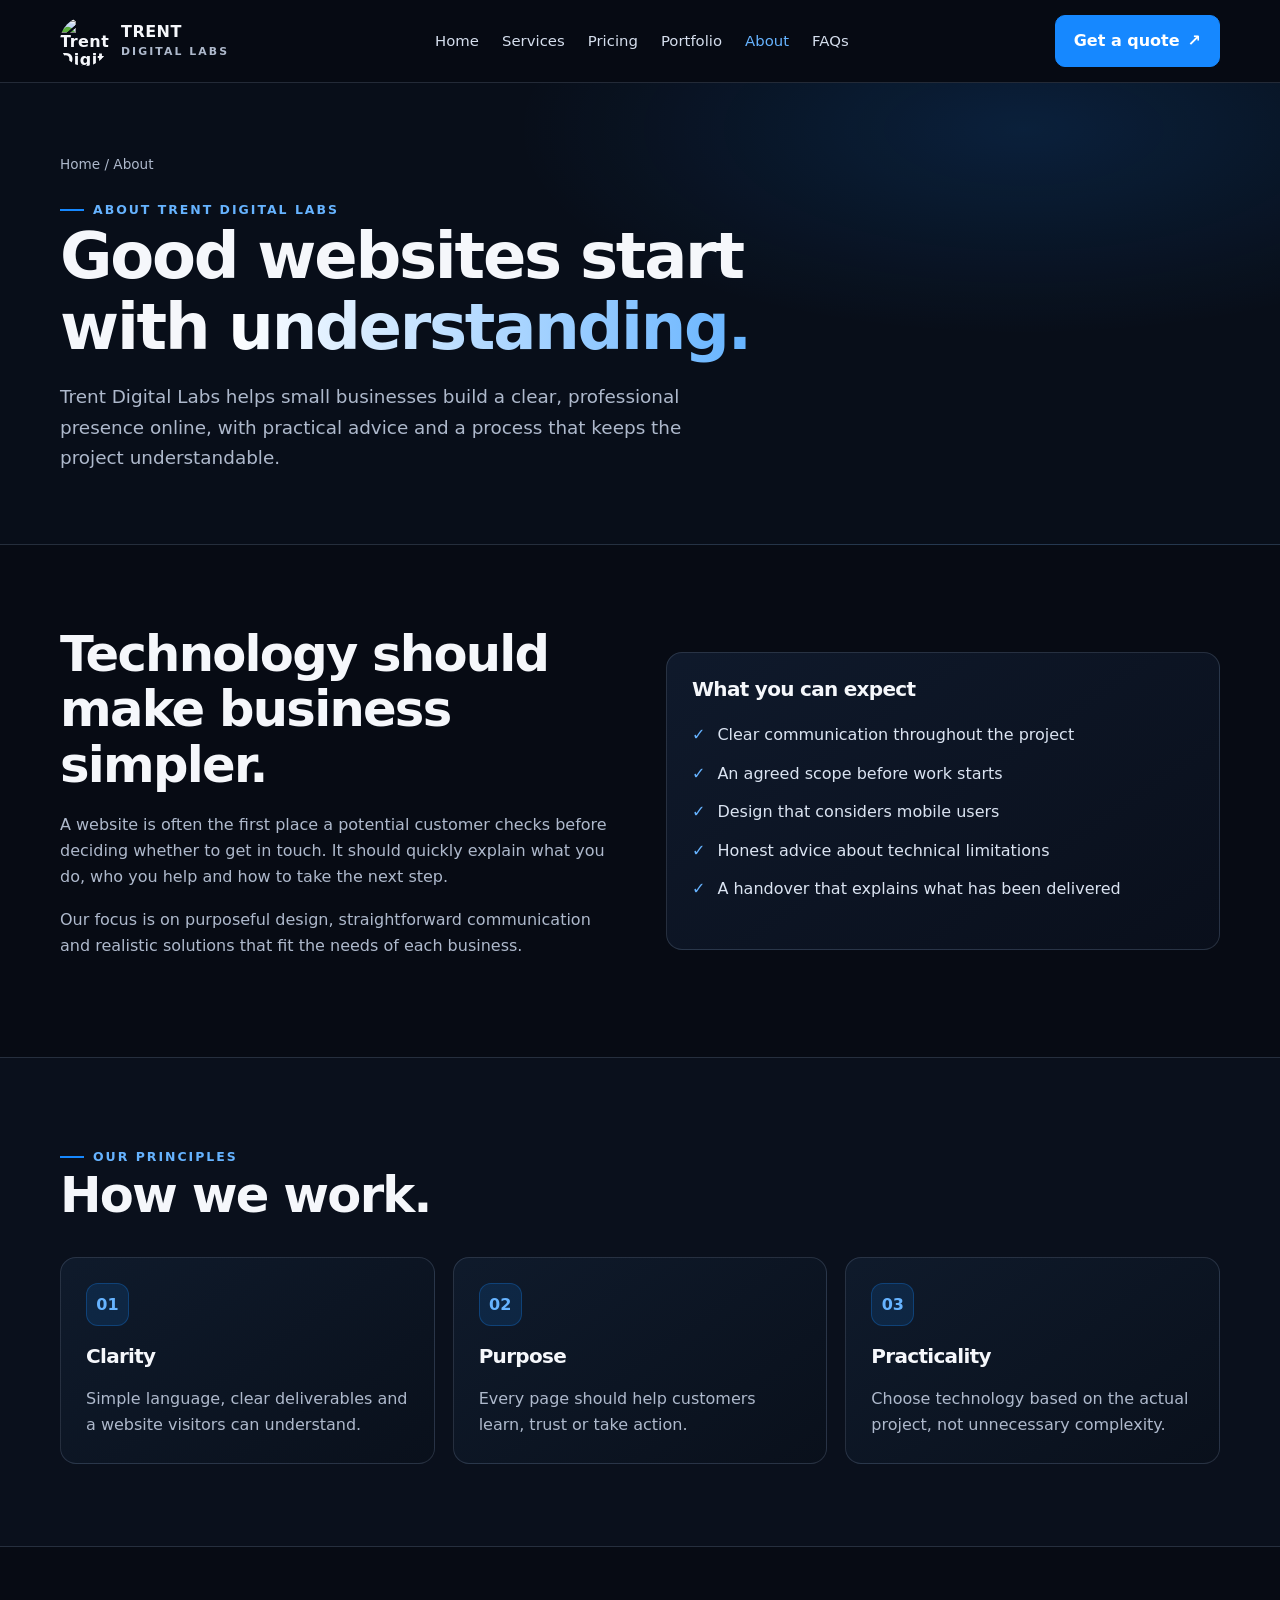
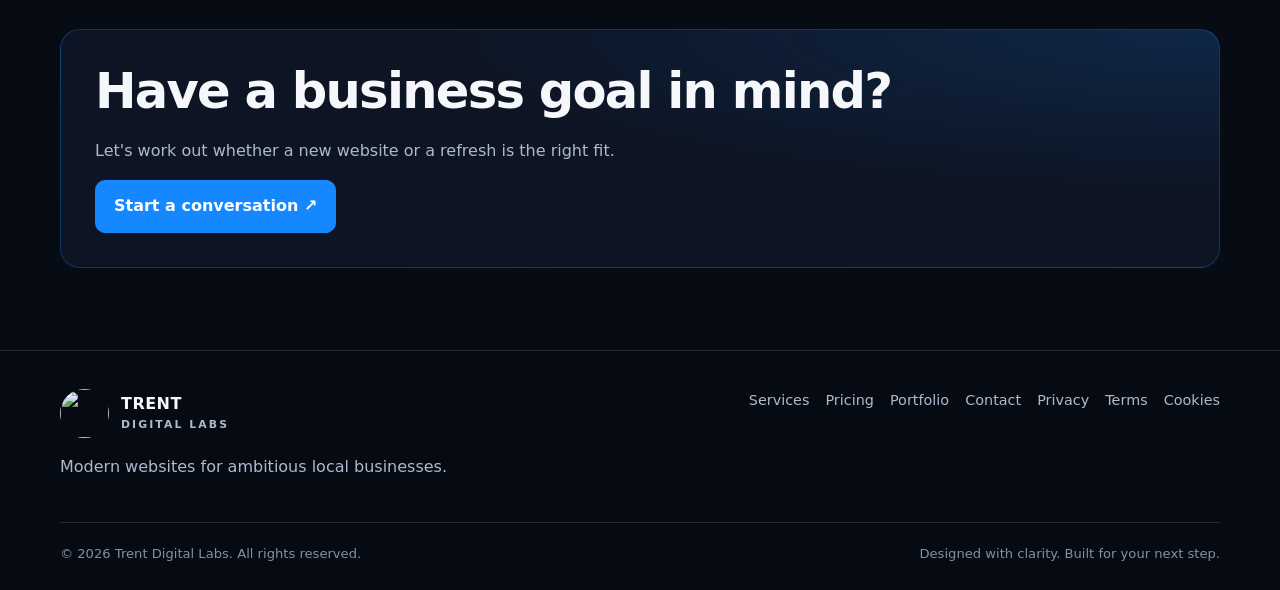
==== about.html @ c2a1fd9f "Add files via upload" ====
<!doctype html>
<html lang="en-GB"><head><meta charset="utf-8"><meta name="viewport" content="width=device-width, initial-scale=1">
<title>About | Trent Digital Labs</title><meta name="description" content="Learn about the approach and principles behind Trent Digital Labs."><meta name="theme-color" content="#070b14"><link rel="stylesheet" href="styles.css"></head>
<body><a class="skip-link" href="#main">Skip to content</a>
<header class="site-header"><div class="container nav-wrap">
<a class="brand" href="index.html"><img src="assets/trent-digital-labs-logo.jpeg" alt="Trent Digital Labs logo"><span>TRENT<small>DIGITAL LABS</small></span></a>
<button class="menu-toggle" type="button" aria-expanded="false" aria-controls="primary-nav">Menu ☰</button>
<nav class="nav-links" id="primary-nav" aria-label="Main navigation"><a href="index.html">Home</a><a href="services.html">Services</a><a href="pricing.html">Pricing</a><a href="portfolio.html">Portfolio</a><a href="about.html" aria-current="page">About</a><a href="faqs.html">FAQs</a></nav>
<a class="nav-cta" href="contact.html">Get a quote <span aria-hidden="true">↗</span></a>
</div></header><main id="main">
<section class="page-hero"><div class="container"><div class="breadcrumbs">Home / About</div><span class="eyebrow">About Trent Digital Labs</span><h1>Good websites start with <span class="gradient-text">understanding.</span></h1><p class="lead">Trent Digital Labs helps small businesses build a clear, professional presence online, with practical advice and a process that keeps the project understandable.</p></div></section>
<section class="section"><div class="container split"><div><h2>Technology should make business simpler.</h2><p class="muted">A website is often the first place a potential customer checks before deciding whether to get in touch. It should quickly explain what you do, who you help and how to take the next step.</p><p class="muted">Our focus is on purposeful design, straightforward communication and realistic solutions that fit the needs of each business.</p></div><div class="card"><h3>What you can expect</h3><ul class="check-list"><li>Clear communication throughout the project</li><li>An agreed scope before work starts</li><li>Design that considers mobile users</li><li>Honest advice about technical limitations</li><li>A handover that explains what has been delivered</li></ul></div></div></section>
<section class="section alt"><div class="container"><div class="section-head"><span class="eyebrow">Our principles</span><h2>How we work.</h2></div><div class="grid"><article class="card"><div class="card-icon">01</div><h3>Clarity</h3><p>Simple language, clear deliverables and a website visitors can understand.</p></article><article class="card"><div class="card-icon">02</div><h3>Purpose</h3><p>Every page should help customers learn, trust or take action.</p></article><article class="card"><div class="card-icon">03</div><h3>Practicality</h3><p>Choose technology based on the actual project, not unnecessary complexity.</p></article></div></div></section>
<section class="section"><div class="container callout"><h2>Have a business goal in mind?</h2><p class="muted">Let's work out whether a new website or a refresh is the right fit.</p><a class="btn" href="contact.html">Start a conversation ↗</a></div></section>
</main><footer class="site-footer"><div class="container">
<div class="footer-top"><div><a class="brand" href="index.html"><img src="assets/trent-digital-labs-logo.jpeg" alt=""><span>TRENT<small>DIGITAL LABS</small></span></a><p class="muted">Modern websites for ambitious local businesses.</p></div>
<div class="footer-links"><a href="services.html">Services</a><a href="pricing.html">Pricing</a><a href="portfolio.html">Portfolio</a><a href="contact.html">Contact</a><a href="privacy.html">Privacy</a><a href="terms.html">Terms</a><a href="cookies.html">Cookies</a></div></div>
<div class="footer-bottom"><span>© <span data-year></span> Trent Digital Labs. All rights reserved.</span><span>Designed with clarity. Built for your next step.</span></div>
</div></footer><script src="script.js"></script></body></html>
---- styles.css ----
:root{--bg:#070b14;--surface:#0d1423;--surface2:#111c30;--text:#f5f7fb;--muted:#aeb9cc;--blue:#1688ff;--blue2:#66b3ff;--line:rgba(177,199,231,.17);--max:1160px}
*{box-sizing:border-box}html{scroll-behavior:smooth}body{margin:0;background:var(--bg);color:var(--text);font:16px/1.65 Inter,ui-sans-serif,system-ui,-apple-system,BlinkMacSystemFont,"Segoe UI",sans-serif}a{color:inherit;text-decoration:none}a:hover{color:var(--blue2)}img{max-width:100%;display:block}.container{width:min(var(--max),calc(100% - 40px));margin:auto}.skip-link{position:absolute;left:-9999px;top:0;background:#fff;color:#000;padding:10px;z-index:999}.skip-link:focus{left:10px}.site-header{position:sticky;top:0;z-index:20;background:rgba(7,11,20,.92);backdrop-filter:blur(16px);border-bottom:1px solid var(--line)}.nav-wrap{display:flex;align-items:center;justify-content:space-between;min-height:82px;gap:24px}.brand{display:flex;align-items:center;gap:12px;font-weight:800;letter-spacing:.03em;line-height:1.15}.brand img{width:49px;height:49px;object-fit:contain;border-radius:50%}.brand small{display:block;color:var(--muted);font-size:.68rem;letter-spacing:.19em;margin-top:5px}.nav-links{display:flex;align-items:center;gap:23px;font-size:.93rem;color:#d5deed}.nav-links a[aria-current=page]{color:var(--blue2)}.nav-cta,.btn{display:inline-flex;align-items:center;justify-content:center;gap:8px;padding:12px 18px;border:1px solid var(--blue);border-radius:10px;background:var(--blue);color:#fff;font-weight:750;transition:transform .18s,background .18s}.nav-cta:hover,.btn:hover{background:#0876e5;color:white;transform:translateY(-1px)}.btn.secondary{background:transparent;border-color:var(--line);color:var(--text)}.btn.secondary:hover{border-color:var(--blue);background:rgba(22,136,255,.08)}.menu-toggle{display:none;background:transparent;color:white;border:1px solid var(--line);padding:9px 12px;border-radius:8px;font:inherit}.hero{position:relative;overflow:hidden;padding:100px 0 88px;background:radial-gradient(ellipse at 80% 25%,rgba(22,136,255,.19),transparent 36%),linear-gradient(180deg,#080e1b,#070b14)}.hero-grid{display:grid;grid-template-columns:1.15fr .85fr;align-items:center;gap:58px}.eyebrow{display:inline-flex;align-items:center;gap:9px;color:var(--blue2);font-size:.78rem;font-weight:800;letter-spacing:.16em;text-transform:uppercase}.eyebrow:before{content:"";width:24px;height:2px;background:var(--blue)}h1,h2,h3{line-height:1.12;letter-spacing:-.035em;margin:0 0 18px}h1{font-size:clamp(2.7rem,6vw,5rem);max-width:800px}h2{font-size:clamp(2rem,4vw,3.1rem)}h3{font-size:1.25rem}.gradient-text{background:linear-gradient(90deg,#fff,#65b3ff);-webkit-background-clip:text;background-clip:text;color:transparent}.lead{font-size:1.15rem;color:var(--muted);max-width:660px}.hero-actions{display:flex;gap:12px;flex-wrap:wrap;margin-top:28px}.hero-note{font-size:.87rem;color:var(--muted);margin-top:18px}.hero-art{position:relative;padding:22px;border:1px solid rgba(95,166,255,.28);border-radius:24px;background:linear-gradient(145deg,rgba(20,37,63,.9),rgba(8,13,24,.85));box-shadow:0 30px 90px rgba(0,0,0,.3)}.browser-bar{display:flex;gap:6px;padding:0 0 18px;border-bottom:1px solid var(--line)}.browser-bar i{width:8px;height:8px;background:#66748b;border-radius:50%}.mock-site{padding:27px 10px 15px}.mock-label{font-size:.72rem;color:var(--blue2);letter-spacing:.14em;text-transform:uppercase}.mock-site h3{font-size:2rem;margin-top:13px}.mock-line{height:7px;border-radius:8px;background:#26354c;margin:11px 0;width:90%}.mock-line.short{width:62%}.mock-tiles{display:grid;grid-template-columns:repeat(3,1fr);gap:10px;margin-top:25px}.mock-tile{height:82px;border:1px solid var(--line);border-radius:10px;background:linear-gradient(135deg,#142944,#0c1728)}.section{padding:82px 0}.section.alt{background:#0a101c;border-top:1px solid var(--line);border-bottom:1px solid var(--line)}.section-head{max-width:720px;margin-bottom:34px}.section-head p,.muted{color:var(--muted)}.grid{display:grid;grid-template-columns:repeat(3,1fr);gap:18px}.grid.two{grid-template-columns:repeat(2,1fr)}.card{padding:25px;border:1px solid var(--line);border-radius:16px;background:linear-gradient(145deg,rgba(16,27,45,.94),rgba(10,16,28,.94))}.card p{color:var(--muted);margin-bottom:0}.card-icon{display:grid;place-items:center;width:43px;height:43px;border-radius:12px;background:rgba(22,136,255,.13);border:1px solid rgba(22,136,255,.28);color:var(--blue2);font-weight:900;margin-bottom:19px}.text-link{display:inline-flex;gap:8px;align-items:center;color:var(--blue2);font-weight:750;margin-top:18px}.split{display:grid;grid-template-columns:1fr 1fr;gap:52px;align-items:center}.check-list{list-style:none;padding:0;margin:22px 0}.check-list li{margin:12px 0;color:#dbe4f2}.check-list li:before{content:"✓";color:var(--blue2);font-weight:900;margin-right:12px}.callout{padding:34px;border-radius:20px;border:1px solid rgba(22,136,255,.3);background:radial-gradient(ellipse at top right,rgba(22,136,255,.16),transparent 50%),var(--surface)}.page-hero{padding:70px 0 52px;background:radial-gradient(ellipse at 80% 10%,rgba(22,136,255,.15),transparent 35%),#080e19;border-bottom:1px solid var(--line)}.page-hero h1{font-size:clamp(2.5rem,5vw,4.2rem)}.breadcrumbs{font-size:.85rem;color:var(--muted);margin-bottom:18px}.price-card{position:relative}.price-card.featured{border-color:rgba(22,136,255,.75);box-shadow:0 0 0 1px rgba(22,136,255,.12)}.price-tag{font-size:1.8rem;font-weight:850;letter-spacing:-.04em;margin:12px 0}.price-tag small{font-size:.86rem;color:var(--muted);font-weight:500;letter-spacing:0}.tag{display:inline-block;padding:5px 9px;border-radius:99px;background:rgba(22,136,255,.13);color:var(--blue2);font-size:.75rem;font-weight:800}.project-preview{min-height:215px;border-radius:13px;border:1px solid var(--line);background:radial-gradient(ellipse at 80% 10%,rgba(22,136,255,.3),transparent 40%),linear-gradient(135deg,#142944,#0a101b);padding:22px;display:flex;flex-direction:column;justify-content:flex-end;margin-bottom:20px}.project-preview strong{font-size:1.35rem}.notice{padding:15px 17px;border-left:3px solid var(--blue);background:rgba(22,136,255,.08);color:#dce8f7;border-radius:0 10px 10px 0}.form-grid{display:grid;grid-template-columns:1fr 1fr;gap:16px}.field{display:flex;flex-direction:column;gap:7px}.field.full{grid-column:1/-1}.field label{font-size:.9rem;font-weight:700}.field input,.field select,.field textarea{width:100%;background:#080e19;border:1px solid #2a3a52;border-radius:9px;padding:13px 14px;color:#f5f7fb;font:inherit}.field input:focus,.field select:focus,.field textarea:focus{outline:2px solid rgba(22,136,255,.65);border-color:var(--blue)}.field textarea{min-height:145px;resize:vertical}.smallprint{font-size:.82rem;color:var(--muted)}.faq-item{padding:20px 0;border-bottom:1px solid var(--line)}.faq-item h3{font-size:1.08rem;margin-bottom:8px}.faq-item p{margin:0;color:var(--muted)}.legal-copy{max-width:850px}.legal-copy h2{font-size:1.5rem;margin-top:34px}.legal-copy p,.legal-copy li{color:#c5d0e0}.site-footer{border-top:1px solid var(--line);padding:38px 0 25px;background:#060a12}.footer-top{display:flex;justify-content:space-between;gap:35px;flex-wrap:wrap}.footer-links{display:flex;gap:16px;flex-wrap:wrap;color:var(--muted);font-size:.9rem}.footer-bottom{display:flex;justify-content:space-between;gap:16px;flex-wrap:wrap;border-top:1px solid var(--line);padding-top:20px;margin-top:26px;color:#8290a6;font-size:.82rem}.status-note{color:var(--blue2);font-size:.9rem;min-height:1.4em}
@media(max-width:900px){.hero-grid,.split{grid-template-columns:1fr;gap:35px}.hero{padding:75px 0}.hero-art{max-width:620px}.grid{grid-template-columns:repeat(2,1fr)}.nav-links{gap:13px;font-size:.86rem}.nav-cta{display:none}}
@media(max-width:700px){.container{width:min(var(--max),calc(100% - 30px))}.nav-wrap{min-height:72px}.menu-toggle{display:block}.nav-links{display:none;position:absolute;top:72px;left:0;right:0;padding:18px 20px 24px;background:#080e19;border-bottom:1px solid var(--line);flex-direction:column;align-items:stretch;gap:0}.nav-links.open{display:flex}.nav-links a{padding:11px 0}.grid,.grid.two,.form-grid{grid-template-columns:1fr}.field.full{grid-column:auto}.section{padding:60px 0}.page-hero{padding:52px 0 38px}.brand img{width:42px;height:42px}.hero h1{font-size:clamp(2.5rem,12vw,4rem)}.card{padding:22px}}
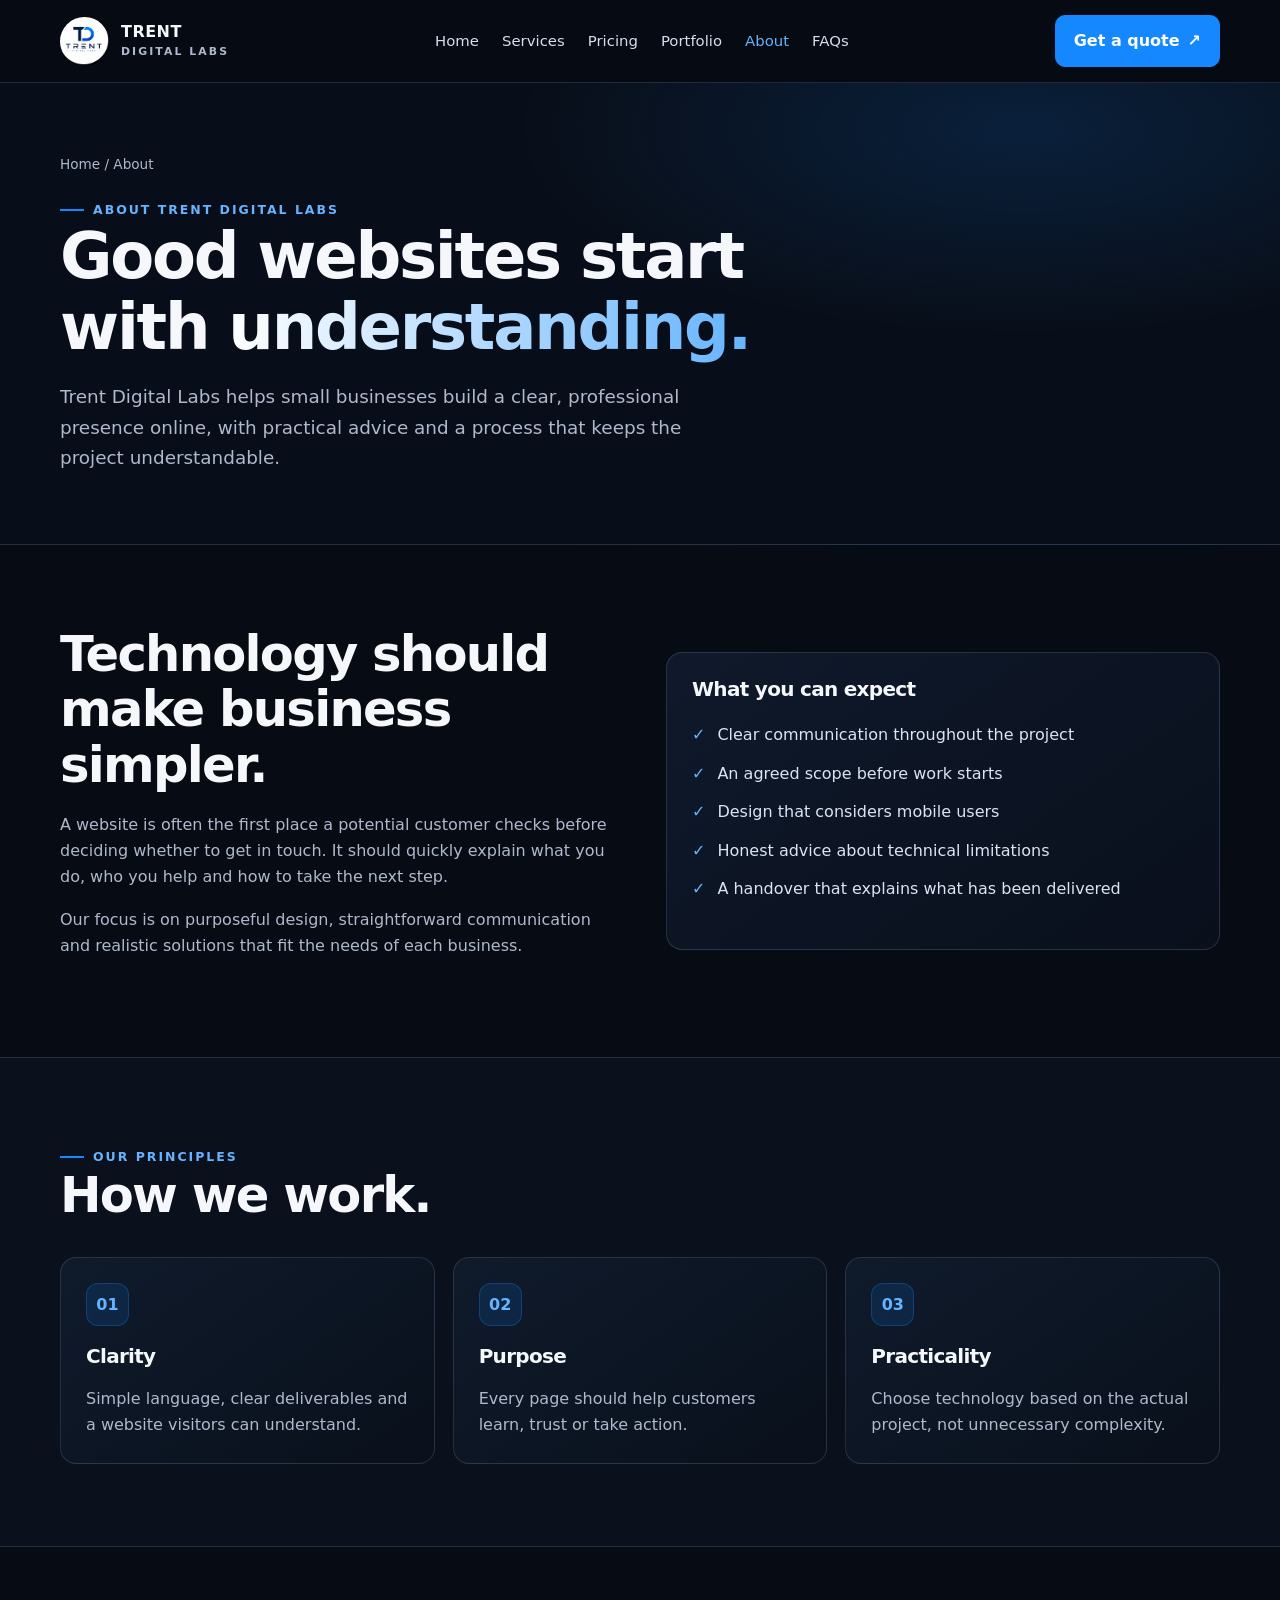
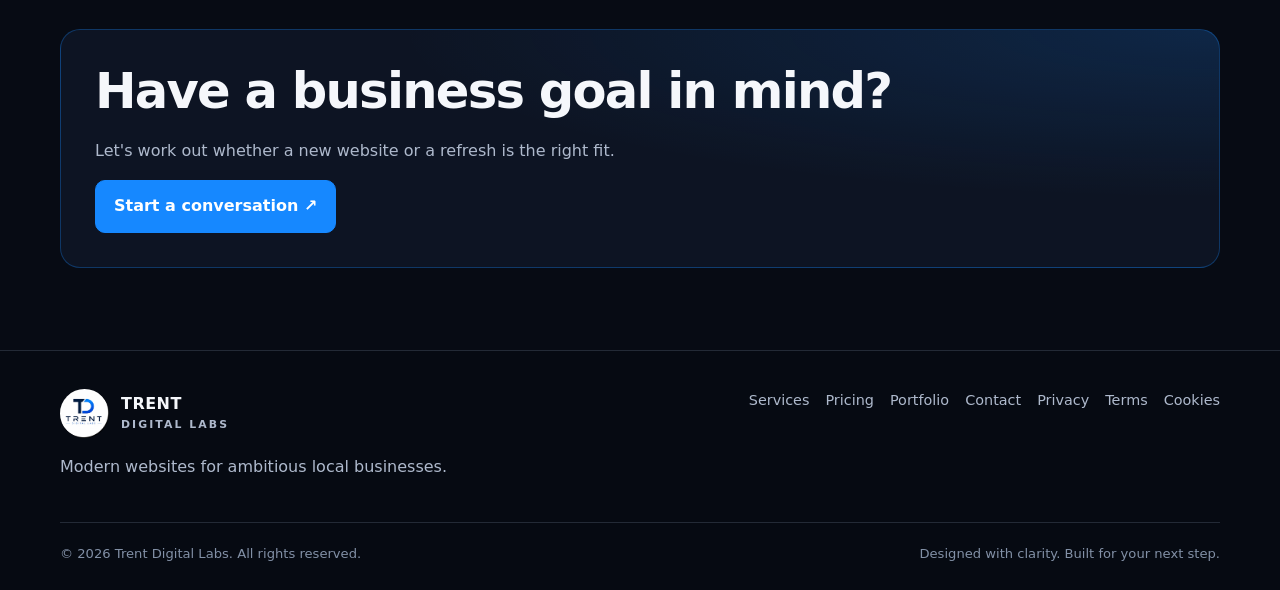
==== commit f42a1b33: "jrjnf3jwd" ====
--- a/about.html
+++ b/about.html
@@ -14,6 +14,6 @@
 <section class="section"><div class="container callout"><h2>Have a business goal in mind?</h2><p class="muted">Let's work out whether a new website or a refresh is the right fit.</p><a class="btn" href="contact.html">Start a conversation ↗</a></div></section>
 </main><footer class="site-footer"><div class="container">
 <div class="footer-top"><div><a class="brand" href="index.html"><img src="assets/trent-digital-labs-logo.jpeg" alt=""><span>TRENT<small>DIGITAL LABS</small></span></a><p class="muted">Modern websites for ambitious local businesses.</p></div>
-<div class="footer-links"><a href="services.html">Services</a><a href="pricing.html">Pricing</a><a href="portfolio.html">Portfolio</a><a href="contact.html">Contact</a><a href="privacy.html">Privacy</a><a href="terms.html">Terms</a><a href="cookies.html">Cookies</a></div></div>
+<div class="footer-links"><a href="services.html">Services</a><a href="pricing.html">Pricing</a><a href="portfolio.html">Portfolio</a><a href="contact.html">Contact</a><a href=" ">Privacy</a><a href=" ">Terms</a><a href=" ">Cookies</a></div></div>
 <div class="footer-bottom"><span>© <span data-year></span> Trent Digital Labs. All rights reserved.</span><span>Designed with clarity. Built for your next step.</span></div>
 </div></footer><script src="script.js"></script></body></html>
